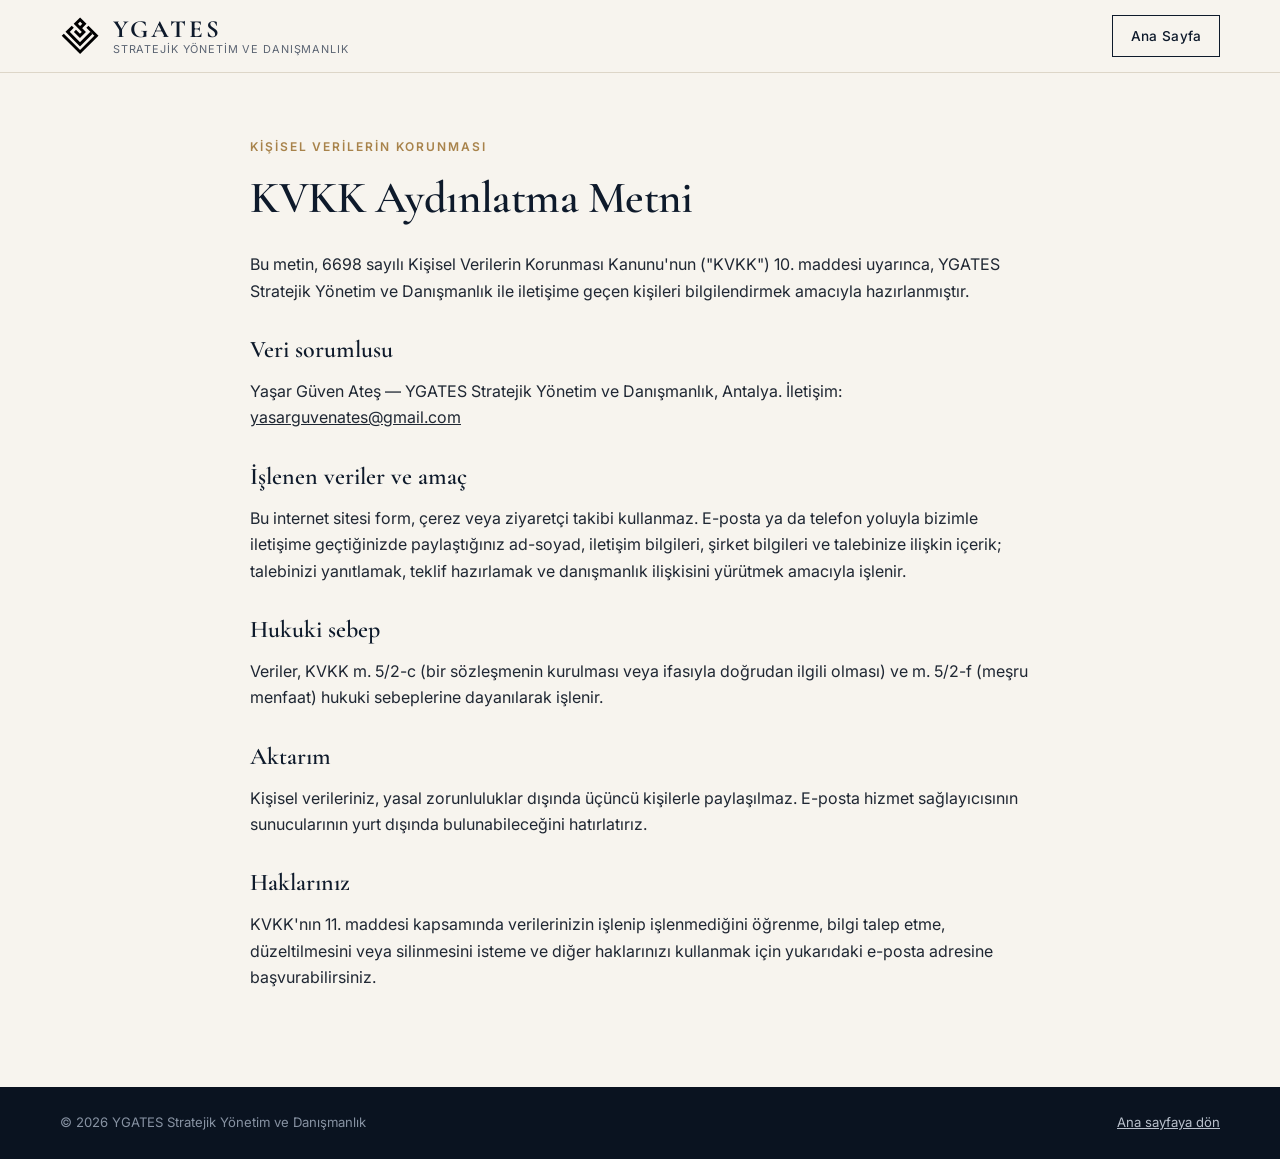
==== kvkk.html @ c237559a "YGATES Stratejik Yönetim ve Danışmanlık web sitesi ilk sürüm Co-Authored-By: Claude Opus 5.5 <norepl" ====
<!doctype html>
<html lang="tr">
<head>
<meta charset="utf-8">
<meta name="viewport" content="width=device-width, initial-scale=1">
<title>KVKK Aydınlatma Metni — YGATES</title>
<meta name="robots" content="noindex">
<link rel="icon" href="assets/favicon.svg" type="image/svg+xml">
<link rel="preconnect" href="https://fonts.googleapis.com">
<link rel="preconnect" href="https://fonts.gstatic.com" crossorigin>
<link href="https://fonts.googleapis.com/css2?family=Cormorant+Garamond:wght@500;600;700&family=Inter:wght@400;500;600&display=swap" rel="stylesheet">
<link rel="stylesheet" href="assets/style.css">
</head>
<body>
<header class="site-header">
  <div class="wrap nav">
    <a class="brand" href="index.html">
      <img class="brand-mark" src="assets/logo.svg" alt="">
      <span class="brand-text"><strong>YGATES</strong><small>Stratejik Yönetim ve Danışmanlık</small></span>
    </a>
    <a href="index.html" class="btn btn-small btn-ghost">Ana Sayfa</a>
  </div>
</header>

<main class="legal">
  <div class="wrap">
    <p class="eyebrow">Kişisel Verilerin Korunması</p>
    <h1>KVKK Aydınlatma Metni</h1>

    <p>Bu metin, 6698 sayılı Kişisel Verilerin Korunması Kanunu'nun ("KVKK") 10. maddesi uyarınca, YGATES Stratejik Yönetim ve Danışmanlık ile iletişime geçen kişileri bilgilendirmek amacıyla hazırlanmıştır.</p>

    <h2>Veri sorumlusu</h2>
    <p>Yaşar Güven Ateş — YGATES Stratejik Yönetim ve Danışmanlık, Antalya. İletişim: <a href="mailto:yasarguvenates@gmail.com">yasarguvenates@gmail.com</a></p>

    <h2>İşlenen veriler ve amaç</h2>
    <p>Bu internet sitesi form, çerez veya ziyaretçi takibi kullanmaz. E-posta ya da telefon yoluyla bizimle iletişime geçtiğinizde paylaştığınız ad-soyad, iletişim bilgileri, şirket bilgileri ve talebinize ilişkin içerik; talebinizi yanıtlamak, teklif hazırlamak ve danışmanlık ilişkisini yürütmek amacıyla işlenir.</p>

    <h2>Hukuki sebep</h2>
    <p>Veriler, KVKK m. 5/2-c (bir sözleşmenin kurulması veya ifasıyla doğrudan ilgili olması) ve m. 5/2-f (meşru menfaat) hukuki sebeplerine dayanılarak işlenir.</p>

    <h2>Aktarım</h2>
    <p>Kişisel verileriniz, yasal zorunluluklar dışında üçüncü kişilerle paylaşılmaz. E-posta hizmet sağlayıcısının sunucularının yurt dışında bulunabileceğini hatırlatırız.</p>

    <h2>Haklarınız</h2>
    <p>KVKK'nın 11. maddesi kapsamında verilerinizin işlenip işlenmediğini öğrenme, bilgi talep etme, düzeltilmesini veya silinmesini isteme ve diğer haklarınızı kullanmak için yukarıdaki e-posta adresine başvurabilirsiniz.</p>
  </div>
</main>

<footer class="site-footer">
  <div class="wrap footer-row">
    <span>© 2026 YGATES Stratejik Yönetim ve Danışmanlık</span>
    <span><a href="index.html">Ana sayfaya dön</a></span>
  </div>
</footer>
</body>
</html>
---- assets/style.css ----
:root {
  --ink: #0E1A2B;
  --ink-2: #16263D;
  --paper: #F7F4EE;
  --tint: #EFEBE2;
  --white: #FFFFFF;
  --text: #1F2733;
  --muted: #5B6472;
  --line: #DDD6C8;
  --brass: #A8834B;
  --brass-light: #C9A86E;
  --serif: "Cormorant Garamond", Georgia, "Times New Roman", serif;
  --sans: "Inter", -apple-system, "Segoe UI", Roboto, sans-serif;
}

* { box-sizing: border-box; }
html { scroll-behavior: smooth; scroll-padding-top: 84px; }
body {
  margin: 0;
  font-family: var(--sans);
  font-size: 16px;
  line-height: 1.65;
  color: var(--text);
  background: var(--paper);
  -webkit-font-smoothing: antialiased;
}
img { max-width: 100%; display: block; }
a { color: inherit; }
h1, h2, h3 { font-family: var(--serif); font-weight: 600; color: var(--ink); line-height: 1.15; margin: 0 0 .6em; }
h1 { font-size: clamp(2.3rem, 4.6vw, 3.7rem); letter-spacing: -.01em; }
h2 { font-size: clamp(1.9rem, 3.4vw, 2.7rem); }
h3 { font-size: 1.4rem; }
p { margin: 0 0 1em; }
em { font-style: italic; color: var(--brass); }

.wrap { width: min(1160px, 100% - 32px); margin-inline: auto; }

.eyebrow {
  font-size: .75rem; font-weight: 600; letter-spacing: .16em; text-transform: uppercase;
  color: var(--brass); margin-bottom: 1rem;
}
.lead { font-size: 1.1rem; color: var(--muted); max-width: 60ch; }

.btn {
  display: inline-block; padding: .9rem 1.6rem; border: 1px solid var(--ink);
  background: var(--ink); color: var(--white); text-decoration: none;
  font-weight: 500; font-size: .95rem; letter-spacing: .02em; transition: background .2s, color .2s, border-color .2s;
}
.btn:hover { background: var(--brass); border-color: var(--brass); }
.btn-ghost { background: transparent; color: var(--ink); }
.btn-ghost:hover { color: var(--white); }
.btn-small { padding: .55rem 1.1rem; font-size: .85rem; }

/* Header */
.site-header {
  position: sticky; top: 0; z-index: 10;
  background: rgba(247, 244, 238, .94); backdrop-filter: blur(8px);
  border-bottom: 1px solid var(--line);
}
.nav { display: flex; align-items: center; justify-content: space-between; height: 72px; }
.brand { display: flex; align-items: center; gap: .8rem; text-decoration: none; color: var(--ink); }
.brand-mark { width: 40px; height: 40px; color: var(--ink); }
.brand-text { display: flex; flex-direction: column; line-height: 1.1; }
.brand-text strong { font-family: var(--serif); font-size: 1.55rem; letter-spacing: .12em; }
.brand-text small { font-size: .68rem; letter-spacing: .08em; text-transform: uppercase; color: var(--muted); }
.menu { display: flex; align-items: center; gap: 2rem; }
.menu a:not(.btn) { text-decoration: none; font-size: .92rem; color: var(--text); }
.menu a:not(.btn):hover { color: var(--brass); }
.menu-toggle { display: none; background: none; border: 0; padding: 8px; cursor: pointer; }
.menu-toggle span { display: block; width: 24px; height: 2px; background: var(--ink); margin: 5px 0; }

/* Hero */
.hero { padding: clamp(4rem, 9vw, 7.5rem) 0 clamp(3.5rem, 7vw, 6rem); }
.hero-grid { display: grid; grid-template-columns: 1.45fr 1fr; gap: 4rem; align-items: center; }
.hero-actions { display: flex; flex-wrap: wrap; gap: 1rem; margin-top: 2rem; }
.hero-card {
  background: var(--ink); color: #D9DEE6; padding: 2.5rem; position: relative;
  border-top: 3px solid var(--brass);
}
.hero-mark { width: 84px; height: 84px; color: var(--brass-light); margin-bottom: 1.8rem; }
.credentials { list-style: none; margin: 0; padding: 0; }
.credentials li { padding: .9rem 0; border-top: 1px solid rgba(255,255,255,.12); font-size: .95rem; }
.credentials span { display: block; font-size: .7rem; letter-spacing: .14em; text-transform: uppercase; color: var(--brass-light); margin-bottom: .2rem; }

/* Stats */
.stats { background: var(--white); border-block: 1px solid var(--line); }
.stats-grid { display: grid; grid-template-columns: repeat(4, 1fr); }
.stat { padding: 2.2rem 1.5rem; border-left: 1px solid var(--line); }
.stat:first-child { border-left: 0; padding-left: 0; }
.stat strong { display: block; font-family: var(--serif); font-size: 2.6rem; color: var(--ink); line-height: 1; margin-bottom: .5rem; }
.stat span { font-size: .9rem; color: var(--muted); }

/* Sections */
.section { padding: clamp(4rem, 8vw, 6.5rem) 0; }
.section-tint { background: var(--tint); }
.section-dark { background: var(--ink); color: #C9D0DA; }
.section-dark h2, .section-dark h3 { color: var(--white); }
.section-dark .lead { color: #AEB7C4; }
.section-head { max-width: 720px; margin-bottom: 3rem; }

/* About */
.about-grid { display: grid; grid-template-columns: 300px 1fr; gap: 4.5rem; align-items: start; }
.about-profile { position: sticky; top: 110px; }
.about-profile img {
  width: 100%; aspect-ratio: 1; object-fit: cover; border-radius: 50%;
  border: 1px solid var(--line); padding: 10px; background: var(--white);
}
.about-profile h3 { margin: 1.4rem 0 .2rem; font-size: 1.6rem; text-align: center; }
.about-profile p { text-align: center; color: var(--muted); font-size: .9rem; letter-spacing: .04em; }
.about-copy > p { max-width: 68ch; }
.principles { list-style: none; padding: 0; margin: 2.2rem 0 0; display: grid; grid-template-columns: repeat(2, 1fr); gap: 1px; background: var(--line); border: 1px solid var(--line); }
.principles li { background: var(--paper); padding: 1.3rem 1.4rem; font-size: .92rem; color: var(--muted); }
.principles strong { display: block; font-family: var(--serif); font-size: 1.25rem; color: var(--ink); margin-bottom: .2rem; }

/* Services */
.services { display: grid; grid-template-columns: repeat(3, 1fr); gap: 1.5rem; }
.service {
  background: var(--white); padding: 2.2rem 2rem; border: 1px solid var(--line);
  transition: border-color .2s, transform .2s;
}
.service:hover { border-color: var(--brass); transform: translateY(-3px); }
.service .num { display: block; font-family: var(--serif); font-size: 1.1rem; color: var(--brass); margin-bottom: 1.2rem; }
.service h3 { font-size: 1.45rem; }
.service p { font-size: .94rem; color: var(--muted); margin: 0; }

/* Steps */
.steps { list-style: none; margin: 0; padding: 0; display: grid; grid-template-columns: repeat(4, 1fr); gap: 2rem; }
.steps li { border-top: 1px solid rgba(255,255,255,.18); padding-top: 1.6rem; }
.step-num { display: block; font-family: var(--serif); font-size: 2.6rem; color: var(--brass-light); line-height: 1; margin-bottom: 1rem; }
.steps p { font-size: .94rem; margin: 0; }

/* Sectors */
.sectors { list-style: none; margin: 0; padding: 0; display: grid; grid-template-columns: repeat(3, 1fr); border-top: 1px solid var(--line); border-left: 1px solid var(--line); }
.sectors li { padding: 1.8rem; border-right: 1px solid var(--line); border-bottom: 1px solid var(--line); color: var(--muted); font-size: .92rem; }
.sectors strong { display: block; font-family: var(--serif); font-size: 1.35rem; color: var(--ink); margin-bottom: .3rem; }

/* Experience */
.exp-grid { display: grid; grid-template-columns: 1.3fr 1fr; gap: 4rem; align-items: start; }
.timeline { list-style: none; margin: 0; padding: 0 0 0 1.6rem; border-left: 1px solid var(--brass); }
.timeline li { position: relative; padding-bottom: 1.8rem; }
.timeline li::before {
  content: ""; position: absolute; left: calc(-1.6rem - 5px); top: .45rem;
  width: 9px; height: 9px; background: var(--tint); border: 1px solid var(--brass); transform: rotate(45deg);
}
.timeline time { font-size: .75rem; font-weight: 600; letter-spacing: .12em; text-transform: uppercase; color: var(--brass); }
.timeline h3 { font-size: 1.3rem; margin: .2rem 0 .2rem; }
.timeline p { font-size: .9rem; color: var(--muted); margin: 0; }
.highlights { background: var(--white); border: 1px solid var(--line); border-top: 3px solid var(--ink); padding: 2.2rem; position: sticky; top: 110px; }
.highlights h3 { font-size: 1.35rem; }
.highlights ul { margin: 0 0 1.8rem; padding: 0; list-style: none; }
.highlights ul:last-child { margin-bottom: 0; }
.highlights li { position: relative; padding: .55rem 0 .55rem 1.3rem; font-size: .9rem; color: var(--muted); border-bottom: 1px solid var(--tint); }
.highlights li::before { content: ""; position: absolute; left: 0; top: 1.05rem; width: 6px; height: 6px; background: var(--brass); transform: rotate(45deg); }

/* Credentials */
.cred-grid { display: grid; grid-template-columns: 1fr 1.4fr; gap: 4rem; }
.h-small { font-size: 1.9rem; }
.plain { list-style: none; margin: 1.5rem 0 0; padding: 0; }
.plain li { padding: 1rem 0; border-top: 1px solid var(--line); font-size: .9rem; color: var(--muted); }
.plain strong { display: block; color: var(--ink); font-weight: 600; font-size: .96rem; margin-bottom: .1rem; }

/* Contact */
.contact-grid { display: grid; grid-template-columns: 1.2fr 1fr; gap: 4rem; align-items: center; }
.contact-list { list-style: none; margin: 0; padding: 0; }
.contact-list li { padding: 1.1rem 0; border-top: 1px solid rgba(255,255,255,.15); color: var(--white); font-size: 1.05rem; overflow-wrap: anywhere; }
.contact-list li:last-child { border-bottom: 1px solid rgba(255,255,255,.15); }
.contact-list span { display: block; font-size: .7rem; letter-spacing: .14em; text-transform: uppercase; color: var(--brass-light); margin-bottom: .15rem; }
.contact-list a { text-decoration: none; }
.contact-list a:hover { color: var(--brass-light); }

/* Footer */
.site-footer { background: #0A1320; color: #8792A2; font-size: .82rem; padding: 1.6rem 0; }
.footer-row { display: flex; justify-content: space-between; gap: 1rem; flex-wrap: wrap; }
.site-footer a { color: #B9C1CC; }

/* Legal page */
.legal { padding: 4rem 0 5rem; }
.legal .wrap { max-width: 780px; }
.legal h1 { font-size: clamp(2rem, 4vw, 2.8rem); }
.legal h2 { font-size: 1.5rem; margin-top: 2rem; }

:focus-visible { outline: 2px solid var(--brass); outline-offset: 3px; }

@media (max-width: 980px) {
  .hero-grid, .about-grid, .exp-grid, .cred-grid, .contact-grid { grid-template-columns: 1fr; gap: 2.5rem; }
  .about-profile, .highlights { position: static; }
  .about-profile { max-width: 240px; }
  .services, .sectors { grid-template-columns: repeat(2, 1fr); }
  .steps { grid-template-columns: repeat(2, 1fr); }
  .stats-grid { grid-template-columns: repeat(2, 1fr); }
  .stat:nth-child(3) { border-left: 0; padding-left: 0; }
  .stat:nth-child(n+3) { border-top: 1px solid var(--line); }
}

@media (max-width: 760px) {
  .menu-toggle { display: block; }
  .menu {
    display: none; position: absolute; top: 72px; left: 0; right: 0;
    flex-direction: column; align-items: stretch; gap: 0;
    background: var(--paper); border-bottom: 1px solid var(--line); padding: .5rem 16px 1.2rem;
  }
  .menu.open { display: flex; }
  .menu a:not(.btn) { padding: .9rem 0; border-bottom: 1px solid var(--line); }
  .menu .btn { margin-top: 1rem; text-align: center; }
  .brand-text small { font-size: .6rem; }
}

@media (max-width: 600px) {
  .services, .sectors, .steps, .principles { grid-template-columns: 1fr; }
  .stat strong { font-size: 2.1rem; }
  .stat { padding: 1.6rem 1rem; }
  .hero-card { padding: 1.8rem; }
}

@media (prefers-reduced-motion: reduce) {
  html { scroll-behavior: auto; }
  .service { transition: none; }
}
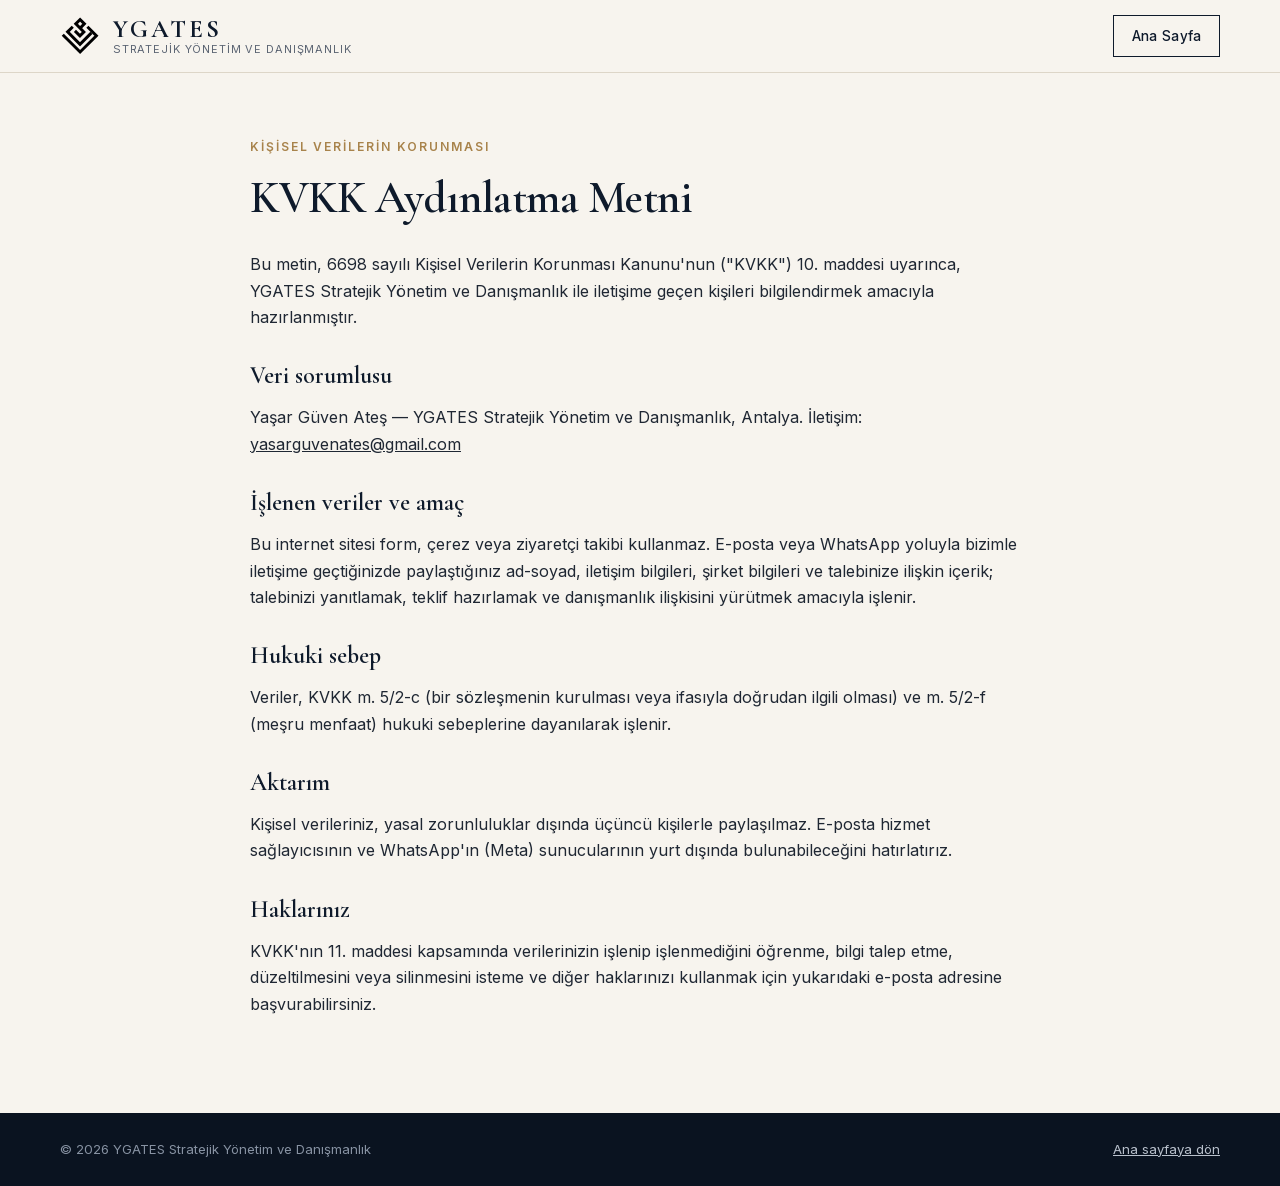
==== commit 5bb6373b: "Özgeçmişe göre revizyon: yetkinlik alanları, süresiz deneyim, WhatsApp/e-posta iletişimi, gömülü yaz" ====
--- a/kvkk.html
+++ b/kvkk.html
@@ -6,9 +6,7 @@
 <title>KVKK Aydınlatma Metni — YGATES</title>
 <meta name="robots" content="noindex">
 <link rel="icon" href="assets/favicon.svg" type="image/svg+xml">
-<link rel="preconnect" href="https://fonts.googleapis.com">
-<link rel="preconnect" href="https://fonts.gstatic.com" crossorigin>
-<link href="https://fonts.googleapis.com/css2?family=Cormorant+Garamond:wght@500;600;700&family=Inter:wght@400;500;600&display=swap" rel="stylesheet">
+<link rel="stylesheet" href="assets/fonts.css">
 <link rel="stylesheet" href="assets/style.css">
 </head>
 <body>
@@ -33,13 +31,13 @@
     <p>Yaşar Güven Ateş — YGATES Stratejik Yönetim ve Danışmanlık, Antalya. İletişim: <a href="mailto:yasarguvenates@gmail.com">yasarguvenates@gmail.com</a></p>
 
     <h2>İşlenen veriler ve amaç</h2>
-    <p>Bu internet sitesi form, çerez veya ziyaretçi takibi kullanmaz. E-posta ya da telefon yoluyla bizimle iletişime geçtiğinizde paylaştığınız ad-soyad, iletişim bilgileri, şirket bilgileri ve talebinize ilişkin içerik; talebinizi yanıtlamak, teklif hazırlamak ve danışmanlık ilişkisini yürütmek amacıyla işlenir.</p>
+    <p>Bu internet sitesi form, çerez veya ziyaretçi takibi kullanmaz. E-posta veya WhatsApp yoluyla bizimle iletişime geçtiğinizde paylaştığınız ad-soyad, iletişim bilgileri, şirket bilgileri ve talebinize ilişkin içerik; talebinizi yanıtlamak, teklif hazırlamak ve danışmanlık ilişkisini yürütmek amacıyla işlenir.</p>
 
     <h2>Hukuki sebep</h2>
     <p>Veriler, KVKK m. 5/2-c (bir sözleşmenin kurulması veya ifasıyla doğrudan ilgili olması) ve m. 5/2-f (meşru menfaat) hukuki sebeplerine dayanılarak işlenir.</p>
 
     <h2>Aktarım</h2>
-    <p>Kişisel verileriniz, yasal zorunluluklar dışında üçüncü kişilerle paylaşılmaz. E-posta hizmet sağlayıcısının sunucularının yurt dışında bulunabileceğini hatırlatırız.</p>
+    <p>Kişisel verileriniz, yasal zorunluluklar dışında üçüncü kişilerle paylaşılmaz. E-posta hizmet sağlayıcısının ve WhatsApp'ın (Meta) sunucularının yurt dışında bulunabileceğini hatırlatırız.</p>
 
     <h2>Haklarınız</h2>
     <p>KVKK'nın 11. maddesi kapsamında verilerinizin işlenip işlenmediğini öğrenme, bilgi talep etme, düzeltilmesini veya silinmesini isteme ve diğer haklarınızı kullanmak için yukarıdaki e-posta adresine başvurabilirsiniz.</p>
--- a/assets/fonts.css
+++ b/assets/fonts.css
@@ -0,0 +1,145 @@
+/* Cormorant Garamond ve Inter — SIL Open Font License 1.1. Siteye gömülüdür; dış istek yapılmaz. */
+/* latin-ext */
+@font-face {
+  font-family: 'Cormorant Garamond';
+  font-style: italic;
+  font-weight: 500;
+  font-display: swap;
+  src: url(fonts/CormorantGaramond-500i-latin-ext.woff2) format('woff2');
+  unicode-range: U+0100-02BA, U+02BD-02C5, U+02C7-02CC, U+02CE-02D7, U+02DD-02FF, U+0304, U+0308, U+0329, U+1D00-1DBF, U+1E00-1E9F, U+1EF2-1EFF, U+2020, U+20A0-20AB, U+20AD-20C4, U+2113, U+2C60-2C7F, U+A720-A7FF;
+}
+/* latin */
+@font-face {
+  font-family: 'Cormorant Garamond';
+  font-style: italic;
+  font-weight: 500;
+  font-display: swap;
+  src: url(fonts/CormorantGaramond-500i-latin.woff2) format('woff2');
+  unicode-range: U+0000-00FF, U+0131, U+0152-0153, U+02BB-02BC, U+02C6, U+02DA, U+02DC, U+0304, U+0308, U+0329, U+2000-206F, U+20AC, U+2122, U+2191, U+2193, U+2212, U+2215, U+FEFF, U+FFFD;
+}
+/* latin-ext */
+@font-face {
+  font-family: 'Cormorant Garamond';
+  font-style: italic;
+  font-weight: 600;
+  font-display: swap;
+  src: url(fonts/CormorantGaramond-600i-latin-ext.woff2) format('woff2');
+  unicode-range: U+0100-02BA, U+02BD-02C5, U+02C7-02CC, U+02CE-02D7, U+02DD-02FF, U+0304, U+0308, U+0329, U+1D00-1DBF, U+1E00-1E9F, U+1EF2-1EFF, U+2020, U+20A0-20AB, U+20AD-20C4, U+2113, U+2C60-2C7F, U+A720-A7FF;
+}
+/* latin */
+@font-face {
+  font-family: 'Cormorant Garamond';
+  font-style: italic;
+  font-weight: 600;
+  font-display: swap;
+  src: url(fonts/CormorantGaramond-600i-latin.woff2) format('woff2');
+  unicode-range: U+0000-00FF, U+0131, U+0152-0153, U+02BB-02BC, U+02C6, U+02DA, U+02DC, U+0304, U+0308, U+0329, U+2000-206F, U+20AC, U+2122, U+2191, U+2193, U+2212, U+2215, U+FEFF, U+FFFD;
+}
+/* latin-ext */
+@font-face {
+  font-family: 'Cormorant Garamond';
+  font-style: normal;
+  font-weight: 500;
+  font-display: swap;
+  src: url(fonts/CormorantGaramond-500-latin-ext.woff2) format('woff2');
+  unicode-range: U+0100-02BA, U+02BD-02C5, U+02C7-02CC, U+02CE-02D7, U+02DD-02FF, U+0304, U+0308, U+0329, U+1D00-1DBF, U+1E00-1E9F, U+1EF2-1EFF, U+2020, U+20A0-20AB, U+20AD-20C4, U+2113, U+2C60-2C7F, U+A720-A7FF;
+}
+/* latin */
+@font-face {
+  font-family: 'Cormorant Garamond';
+  font-style: normal;
+  font-weight: 500;
+  font-display: swap;
+  src: url(fonts/CormorantGaramond-500-latin.woff2) format('woff2');
+  unicode-range: U+0000-00FF, U+0131, U+0152-0153, U+02BB-02BC, U+02C6, U+02DA, U+02DC, U+0304, U+0308, U+0329, U+2000-206F, U+20AC, U+2122, U+2191, U+2193, U+2212, U+2215, U+FEFF, U+FFFD;
+}
+/* latin-ext */
+@font-face {
+  font-family: 'Cormorant Garamond';
+  font-style: normal;
+  font-weight: 600;
+  font-display: swap;
+  src: url(fonts/CormorantGaramond-600-latin-ext.woff2) format('woff2');
+  unicode-range: U+0100-02BA, U+02BD-02C5, U+02C7-02CC, U+02CE-02D7, U+02DD-02FF, U+0304, U+0308, U+0329, U+1D00-1DBF, U+1E00-1E9F, U+1EF2-1EFF, U+2020, U+20A0-20AB, U+20AD-20C4, U+2113, U+2C60-2C7F, U+A720-A7FF;
+}
+/* latin */
+@font-face {
+  font-family: 'Cormorant Garamond';
+  font-style: normal;
+  font-weight: 600;
+  font-display: swap;
+  src: url(fonts/CormorantGaramond-600-latin.woff2) format('woff2');
+  unicode-range: U+0000-00FF, U+0131, U+0152-0153, U+02BB-02BC, U+02C6, U+02DA, U+02DC, U+0304, U+0308, U+0329, U+2000-206F, U+20AC, U+2122, U+2191, U+2193, U+2212, U+2215, U+FEFF, U+FFFD;
+}
+/* latin-ext */
+@font-face {
+  font-family: 'Cormorant Garamond';
+  font-style: normal;
+  font-weight: 700;
+  font-display: swap;
+  src: url(fonts/CormorantGaramond-700-latin-ext.woff2) format('woff2');
+  unicode-range: U+0100-02BA, U+02BD-02C5, U+02C7-02CC, U+02CE-02D7, U+02DD-02FF, U+0304, U+0308, U+0329, U+1D00-1DBF, U+1E00-1E9F, U+1EF2-1EFF, U+2020, U+20A0-20AB, U+20AD-20C4, U+2113, U+2C60-2C7F, U+A720-A7FF;
+}
+/* latin */
+@font-face {
+  font-family: 'Cormorant Garamond';
+  font-style: normal;
+  font-weight: 700;
+  font-display: swap;
+  src: url(fonts/CormorantGaramond-700-latin.woff2) format('woff2');
+  unicode-range: U+0000-00FF, U+0131, U+0152-0153, U+02BB-02BC, U+02C6, U+02DA, U+02DC, U+0304, U+0308, U+0329, U+2000-206F, U+20AC, U+2122, U+2191, U+2193, U+2212, U+2215, U+FEFF, U+FFFD;
+}
+/* latin-ext */
+@font-face {
+  font-family: 'Inter';
+  font-style: normal;
+  font-weight: 400;
+  font-display: swap;
+  src: url(fonts/Inter-400-latin-ext.woff2) format('woff2');
+  unicode-range: U+0100-02BA, U+02BD-02C5, U+02C7-02CC, U+02CE-02D7, U+02DD-02FF, U+0304, U+0308, U+0329, U+1D00-1DBF, U+1E00-1E9F, U+1EF2-1EFF, U+2020, U+20A0-20AB, U+20AD-20C4, U+2113, U+2C60-2C7F, U+A720-A7FF;
+}
+/* latin */
+@font-face {
+  font-family: 'Inter';
+  font-style: normal;
+  font-weight: 400;
+  font-display: swap;
+  src: url(fonts/Inter-400-latin.woff2) format('woff2');
+  unicode-range: U+0000-00FF, U+0131, U+0152-0153, U+02BB-02BC, U+02C6, U+02DA, U+02DC, U+0304, U+0308, U+0329, U+2000-206F, U+20AC, U+2122, U+2191, U+2193, U+2212, U+2215, U+FEFF, U+FFFD;
+}
+/* latin-ext */
+@font-face {
+  font-family: 'Inter';
+  font-style: normal;
+  font-weight: 500;
+  font-display: swap;
+  src: url(fonts/Inter-500-latin-ext.woff2) format('woff2');
+  unicode-range: U+0100-02BA, U+02BD-02C5, U+02C7-02CC, U+02CE-02D7, U+02DD-02FF, U+0304, U+0308, U+0329, U+1D00-1DBF, U+1E00-1E9F, U+1EF2-1EFF, U+2020, U+20A0-20AB, U+20AD-20C4, U+2113, U+2C60-2C7F, U+A720-A7FF;
+}
+/* latin */
+@font-face {
+  font-family: 'Inter';
+  font-style: normal;
+  font-weight: 500;
+  font-display: swap;
+  src: url(fonts/Inter-500-latin.woff2) format('woff2');
+  unicode-range: U+0000-00FF, U+0131, U+0152-0153, U+02BB-02BC, U+02C6, U+02DA, U+02DC, U+0304, U+0308, U+0329, U+2000-206F, U+20AC, U+2122, U+2191, U+2193, U+2212, U+2215, U+FEFF, U+FFFD;
+}
+/* latin-ext */
+@font-face {
+  font-family: 'Inter';
+  font-style: normal;
+  font-weight: 600;
+  font-display: swap;
+  src: url(fonts/Inter-600-latin-ext.woff2) format('woff2');
+  unicode-range: U+0100-02BA, U+02BD-02C5, U+02C7-02CC, U+02CE-02D7, U+02DD-02FF, U+0304, U+0308, U+0329, U+1D00-1DBF, U+1E00-1E9F, U+1EF2-1EFF, U+2020, U+20A0-20AB, U+20AD-20C4, U+2113, U+2C60-2C7F, U+A720-A7FF;
+}
+/* latin */
+@font-face {
+  font-family: 'Inter';
+  font-style: normal;
+  font-weight: 600;
+  font-display: swap;
+  src: url(fonts/Inter-600-latin.woff2) format('woff2');
+  unicode-range: U+0000-00FF, U+0131, U+0152-0153, U+02BB-02BC, U+02C6, U+02DA, U+02DC, U+0304, U+0308, U+0329, U+2000-206F, U+20AC, U+2122, U+2191, U+2193, U+2212, U+2215, U+FEFF, U+FFFD;
+}
--- a/assets/style.css
+++ b/assets/style.css
@@ -49,6 +49,10 @@
 .btn:hover { background: var(--brass); border-color: var(--brass); }
 .btn-ghost { background: transparent; color: var(--ink); }
 .btn-ghost:hover { color: var(--white); }
+.btn-wa { background: #1f7a4d; border-color: #1f7a4d; }
+.btn-ghost-light { background: transparent; color: var(--white); border-color: rgba(255,255,255,.45); }
+.btn-ghost-light:hover { color: var(--white); }
+.contact .hero-actions { margin-top: 1.8rem; display: flex; flex-wrap: wrap; gap: .8rem; }
 .btn-small { padding: .55rem 1.1rem; font-size: .85rem; }
 
 /* Header */
@@ -62,7 +66,8 @@
 .brand-mark { width: 40px; height: 40px; color: var(--ink); }
 .brand-text { display: flex; flex-direction: column; line-height: 1.1; }
 .brand-text strong { font-family: var(--serif); font-size: 1.55rem; letter-spacing: .12em; }
-.brand-text small { font-size: .68rem; letter-spacing: .08em; text-transform: uppercase; color: var(--muted); }
+.brand-text small { font-size: .68rem; letter-spacing: .08em; text-transform: uppercase; color: var(--muted); white-space: nowrap; }
+.menu .btn { white-space: nowrap; }
 .menu { display: flex; align-items: center; gap: 2rem; }
 .menu a:not(.btn) { text-decoration: none; font-size: .92rem; color: var(--text); }
 .menu a:not(.btn):hover { color: var(--brass); }
@@ -112,6 +117,14 @@
 .principles li { background: var(--paper); padding: 1.3rem 1.4rem; font-size: .92rem; color: var(--muted); }
 .principles strong { display: block; font-family: var(--serif); font-size: 1.25rem; color: var(--ink); margin-bottom: .2rem; }
 
+/* Yetkinlik */
+.skills { display: grid; grid-template-columns: repeat(3, 1fr); gap: 1.5rem; }
+.skill { background: var(--white); padding: 2rem; border: 1px solid var(--line); border-top: 3px solid var(--brass); }
+.skill h3 { font-size: 1.4rem; }
+.skill p { font-size: .93rem; color: var(--muted); margin: 0; }
+.cred-row { margin-top: 4.5rem; }
+.cred-row .plain { margin-top: 0; }
+
 /* Services */
 .services { display: grid; grid-template-columns: repeat(3, 1fr); gap: 1.5rem; }
 .service {
@@ -128,6 +141,24 @@
 .steps li { border-top: 1px solid rgba(255,255,255,.18); padding-top: 1.6rem; }
 .step-num { display: block; font-family: var(--serif); font-size: 2.6rem; color: var(--brass-light); line-height: 1; margin-bottom: 1rem; }
 .steps p { font-size: .94rem; margin: 0; }
+
+/* Products */
+.products { display: grid; grid-template-columns: repeat(2, 1fr); gap: 1.75rem; }
+.product { background: var(--white); border: 1px solid var(--line); display: flex; flex-direction: column; }
+.shot { margin: 0; position: relative; overflow: hidden; aspect-ratio: 16 / 10; background: var(--ink); border-bottom: 3px solid var(--brass); }
+.shot img { width: 100%; height: 100%; object-fit: cover; object-position: top left; transform: scale(1.04); }
+.shot::after {
+  content: ""; position: absolute; inset: 0;
+  background: linear-gradient(180deg, rgba(14,26,43,0) 45%, rgba(14,26,43,.55) 100%);
+}
+.product-body { padding: 1.8rem 2rem 2rem; }
+.tag { font-size: .7rem; font-weight: 600; letter-spacing: .14em; text-transform: uppercase; color: var(--brass); margin-bottom: .5rem; }
+.product-body h3 { font-size: 1.6rem; margin-bottom: .5rem; }
+.product-body > p:not(.tag) { font-size: .93rem; color: var(--muted); }
+.chips { list-style: none; margin: 1.1rem 0 0; padding: 0; display: flex; flex-wrap: wrap; gap: .5rem; }
+.chips li { font-size: .75rem; padding: .3rem .7rem; border: 1px solid var(--line); color: var(--text); }
+.note { margin-top: 1.8rem; font-size: .85rem; color: var(--muted); }
+.note a { color: var(--brass); }
 
 /* Sectors */
 .sectors { list-style: none; margin: 0; padding: 0; display: grid; grid-template-columns: repeat(3, 1fr); border-top: 1px solid var(--line); border-left: 1px solid var(--line); }
@@ -142,9 +173,10 @@
   content: ""; position: absolute; left: calc(-1.6rem - 5px); top: .45rem;
   width: 9px; height: 9px; background: var(--tint); border: 1px solid var(--brass); transform: rotate(45deg);
 }
-.timeline time { font-size: .75rem; font-weight: 600; letter-spacing: .12em; text-transform: uppercase; color: var(--brass); }
 .timeline h3 { font-size: 1.3rem; margin: .2rem 0 .2rem; }
 .timeline p { font-size: .9rem; color: var(--muted); margin: 0; }
+.timeline p.sector { font-size: .72rem; font-weight: 600; letter-spacing: .1em; text-transform: uppercase; color: var(--brass); margin: 0 0 .1rem; }
+.timeline h3 + p { margin-top: .35rem; line-height: 1.6; }
 .highlights { background: var(--white); border: 1px solid var(--line); border-top: 3px solid var(--ink); padding: 2.2rem; position: sticky; top: 110px; }
 .highlights h3 { font-size: 1.35rem; }
 .highlights ul { margin: 0 0 1.8rem; padding: 0; list-style: none; }
@@ -185,14 +217,14 @@
   .hero-grid, .about-grid, .exp-grid, .cred-grid, .contact-grid { grid-template-columns: 1fr; gap: 2.5rem; }
   .about-profile, .highlights { position: static; }
   .about-profile { max-width: 240px; }
-  .services, .sectors { grid-template-columns: repeat(2, 1fr); }
+  .services, .sectors, .skills { grid-template-columns: repeat(2, 1fr); }
   .steps { grid-template-columns: repeat(2, 1fr); }
   .stats-grid { grid-template-columns: repeat(2, 1fr); }
   .stat:nth-child(3) { border-left: 0; padding-left: 0; }
   .stat:nth-child(n+3) { border-top: 1px solid var(--line); }
 }
 
-@media (max-width: 760px) {
+@media (max-width: 1080px) {
   .menu-toggle { display: block; }
   .menu {
     display: none; position: absolute; top: 72px; left: 0; right: 0;
@@ -206,7 +238,8 @@
 }
 
 @media (max-width: 600px) {
-  .services, .sectors, .steps, .principles { grid-template-columns: 1fr; }
+  .services, .sectors, .steps, .principles, .products, .skills { grid-template-columns: 1fr; }
+  .product-body { padding: 1.4rem 1.4rem 1.6rem; }
   .stat strong { font-size: 2.1rem; }
   .stat { padding: 1.6rem 1rem; }
   .hero-card { padding: 1.8rem; }
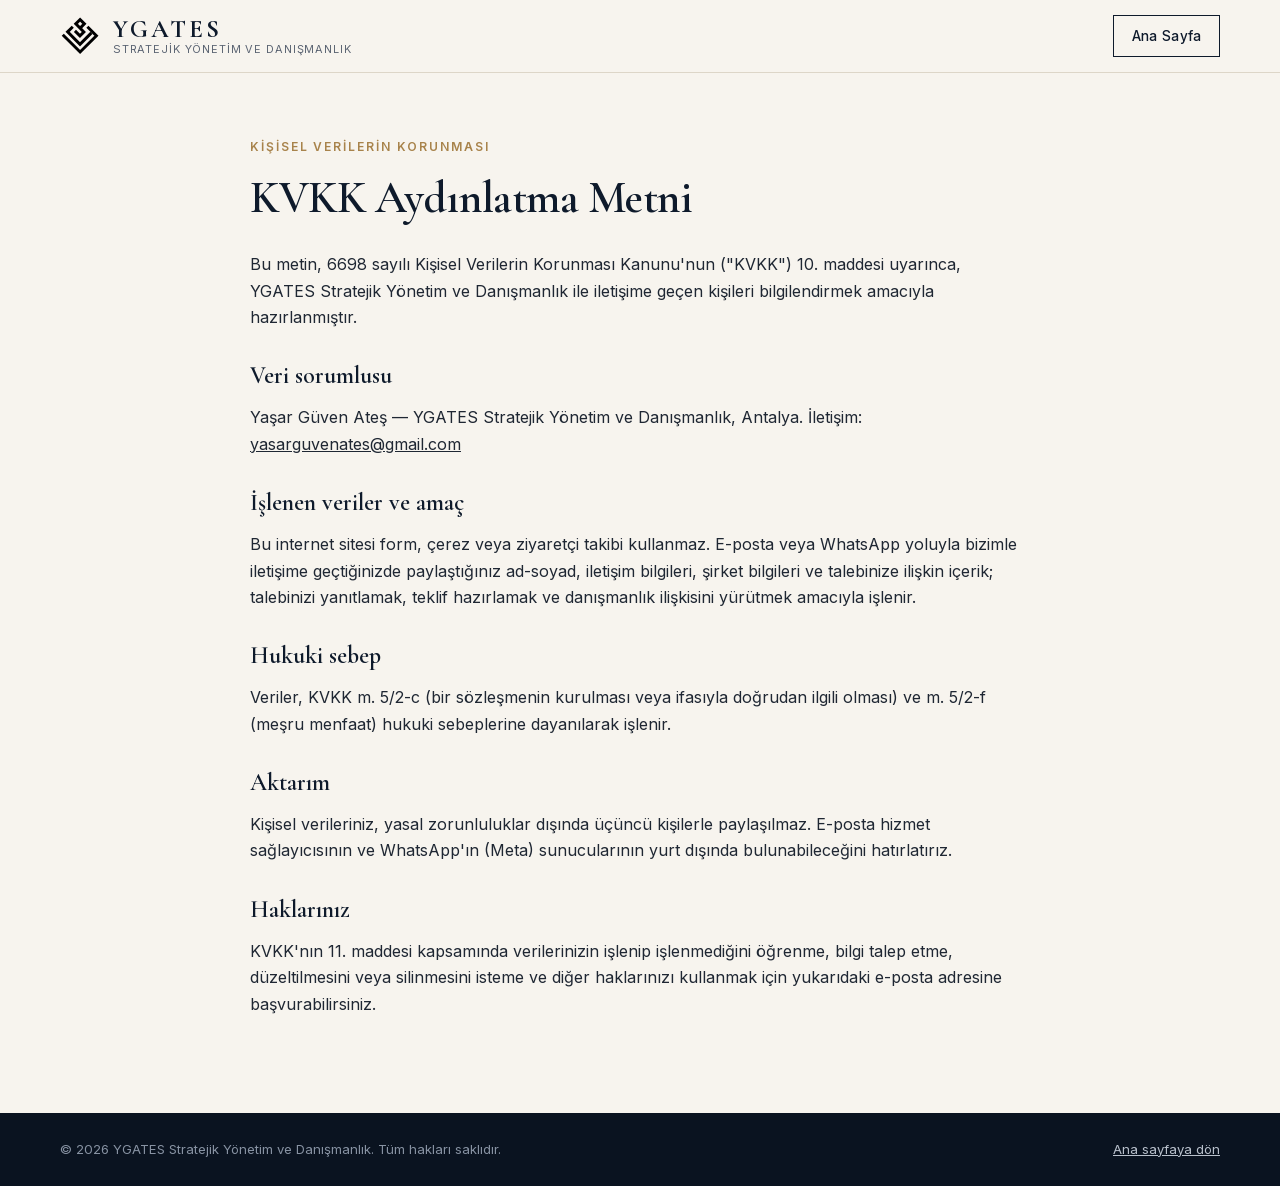
==== commit 01339004: "Telif satırına "Tüm hakları saklıdır." eklendi Co-Authored-By: Claude Opus 5.5 <noreply@anthropic.co" ====
--- a/kvkk.html
+++ b/kvkk.html
@@ -46,7 +46,7 @@
 
 <footer class="site-footer">
   <div class="wrap footer-row">
-    <span>© 2026 YGATES Stratejik Yönetim ve Danışmanlık</span>
+    <span>© 2026 YGATES Stratejik Yönetim ve Danışmanlık. Tüm hakları saklıdır.</span>
     <span><a href="index.html">Ana sayfaya dön</a></span>
   </div>
 </footer>
--- a/assets/style.css
+++ b/assets/style.css
@@ -156,6 +156,8 @@
 .product-body h3 { font-size: 1.6rem; margin-bottom: .5rem; }
 .product-body > p:not(.tag) { font-size: .93rem; color: var(--muted); }
 .chips { list-style: none; margin: 1.1rem 0 0; padding: 0; display: flex; flex-wrap: wrap; gap: .5rem; }
+.product-link { display: inline-block; margin-top: 1.1rem; font-size: .88rem; font-weight: 600; color: var(--brass); text-decoration: none; }
+.product-link:hover { text-decoration: underline; }
 .chips li { font-size: .75rem; padding: .3rem .7rem; border: 1px solid var(--line); color: var(--text); }
 .note { margin-top: 1.8rem; font-size: .85rem; color: var(--muted); }
 .note a { color: var(--brass); }
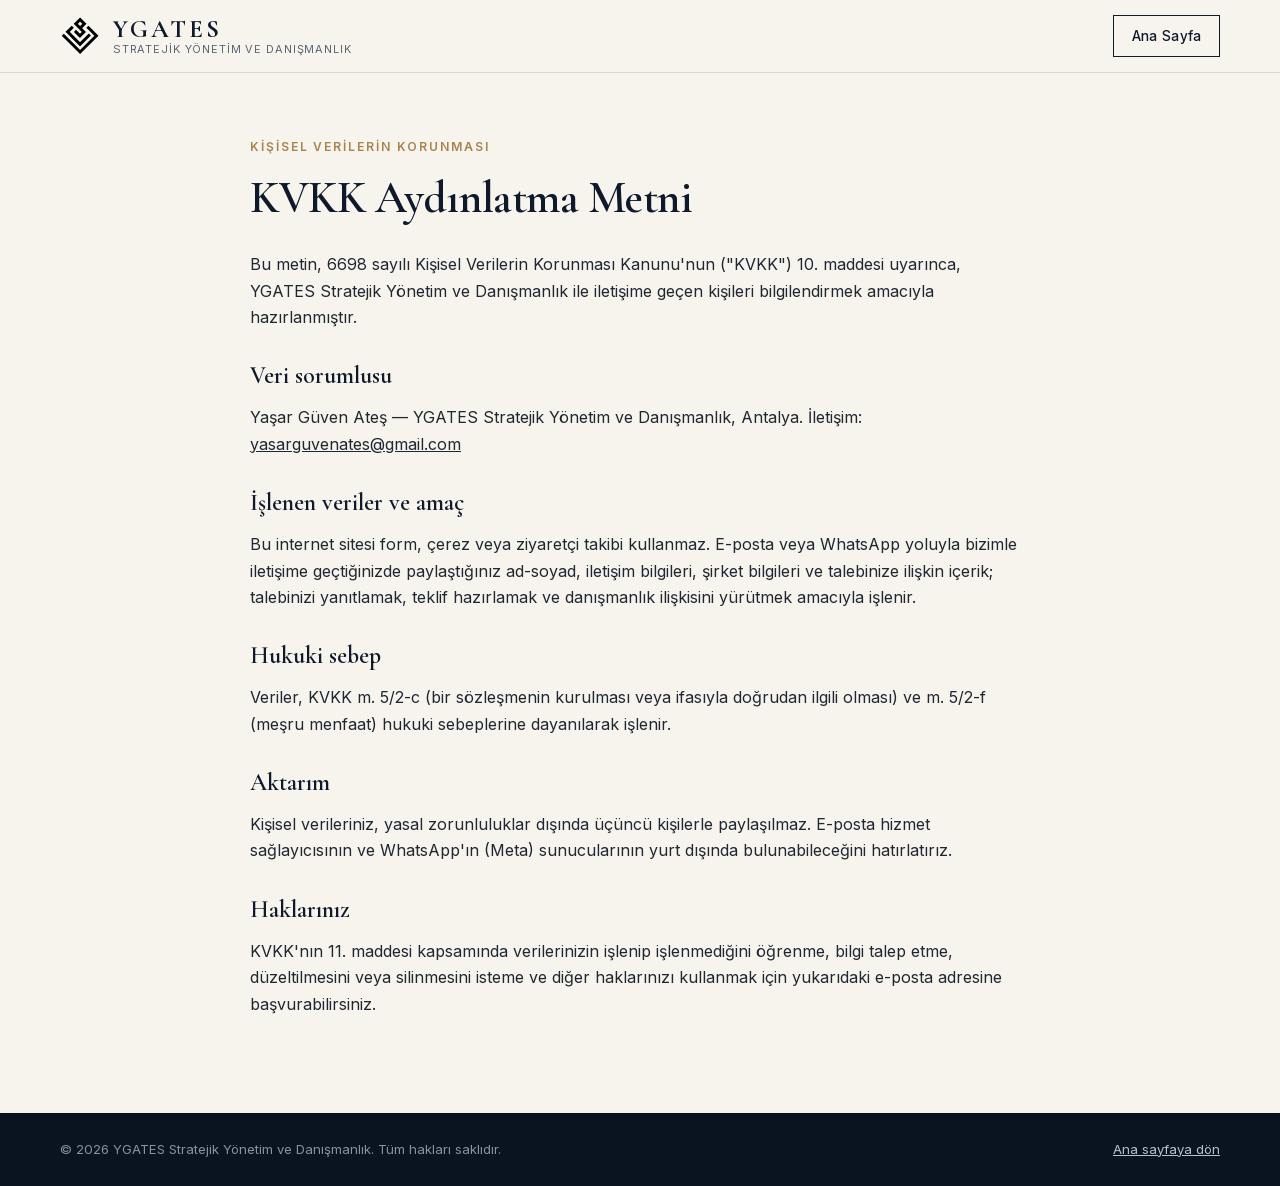
==== commit 3c6bc5f6: "Güvenlik: CSP ve Referrer-Policy meta etiketleri Co-Authored-By: Claude Opus 5.5 <noreply@anthropic." ====
--- a/kvkk.html
+++ b/kvkk.html
@@ -2,6 +2,8 @@
 <html lang="tr">
 <head>
 <meta charset="utf-8">
+<meta http-equiv="Content-Security-Policy" content="default-src 'self'; img-src 'self' data:; object-src 'none'; base-uri 'self'; form-action 'none'">
+<meta name="referrer" content="strict-origin-when-cross-origin">
 <meta name="viewport" content="width=device-width, initial-scale=1">
 <title>KVKK Aydınlatma Metni — YGATES</title>
 <meta name="robots" content="noindex">
--- a/assets/style.css
+++ b/assets/style.css
@@ -251,3 +251,6 @@
   html { scroll-behavior: auto; }
   .service { transition: none; }
 }
+
+/* Gizli SVG sembol deposu (CSP: satır içi style yerine sınıf) */
+.svg-sprite { position: absolute; }
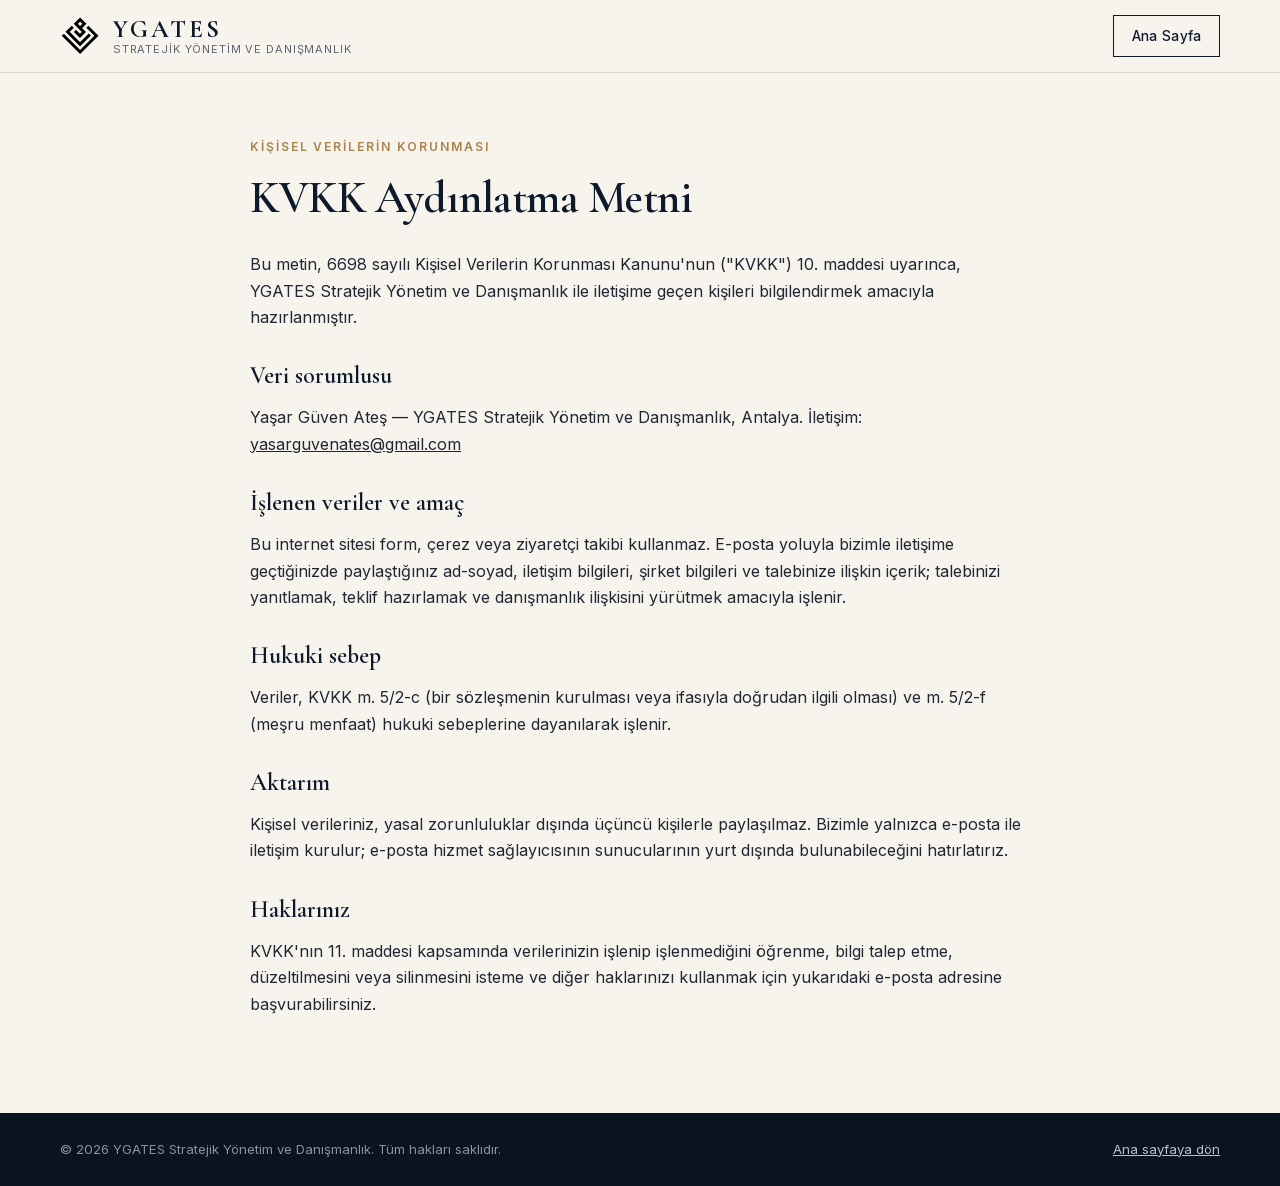
==== commit 2fc3385b: "Ürün kartları güncellendi: YGATES Hasatçı, 35 şablon, GIAS 2024 ifadeleri; iletişim yalnız e-posta -" ====
--- a/kvkk.html
+++ b/kvkk.html
@@ -33,13 +33,13 @@
     <p>Yaşar Güven Ateş — YGATES Stratejik Yönetim ve Danışmanlık, Antalya. İletişim: <a href="mailto:yasarguvenates@gmail.com">yasarguvenates@gmail.com</a></p>
 
     <h2>İşlenen veriler ve amaç</h2>
-    <p>Bu internet sitesi form, çerez veya ziyaretçi takibi kullanmaz. E-posta veya WhatsApp yoluyla bizimle iletişime geçtiğinizde paylaştığınız ad-soyad, iletişim bilgileri, şirket bilgileri ve talebinize ilişkin içerik; talebinizi yanıtlamak, teklif hazırlamak ve danışmanlık ilişkisini yürütmek amacıyla işlenir.</p>
+    <p>Bu internet sitesi form, çerez veya ziyaretçi takibi kullanmaz. E-posta yoluyla bizimle iletişime geçtiğinizde paylaştığınız ad-soyad, iletişim bilgileri, şirket bilgileri ve talebinize ilişkin içerik; talebinizi yanıtlamak, teklif hazırlamak ve danışmanlık ilişkisini yürütmek amacıyla işlenir.</p>
 
     <h2>Hukuki sebep</h2>
     <p>Veriler, KVKK m. 5/2-c (bir sözleşmenin kurulması veya ifasıyla doğrudan ilgili olması) ve m. 5/2-f (meşru menfaat) hukuki sebeplerine dayanılarak işlenir.</p>
 
     <h2>Aktarım</h2>
-    <p>Kişisel verileriniz, yasal zorunluluklar dışında üçüncü kişilerle paylaşılmaz. E-posta hizmet sağlayıcısının ve WhatsApp'ın (Meta) sunucularının yurt dışında bulunabileceğini hatırlatırız.</p>
+    <p>Kişisel verileriniz, yasal zorunluluklar dışında üçüncü kişilerle paylaşılmaz. Bizimle yalnızca e-posta ile iletişim kurulur; e-posta hizmet sağlayıcısının sunucularının yurt dışında bulunabileceğini hatırlatırız.</p>
 
     <h2>Haklarınız</h2>
     <p>KVKK'nın 11. maddesi kapsamında verilerinizin işlenip işlenmediğini öğrenme, bilgi talep etme, düzeltilmesini veya silinmesini isteme ve diğer haklarınızı kullanmak için yukarıdaki e-posta adresine başvurabilirsiniz.</p>
--- a/assets/style.css
+++ b/assets/style.css
@@ -49,7 +49,8 @@
 .btn:hover { background: var(--brass); border-color: var(--brass); }
 .btn-ghost { background: transparent; color: var(--ink); }
 .btn-ghost:hover { color: var(--white); }
-.btn-wa { background: #1f7a4d; border-color: #1f7a4d; }
+.btn-mail { background: var(--brass); border-color: var(--brass); }
+.btn-mail:hover { background: var(--brass-light); border-color: var(--brass-light); color: var(--ink); }
 .btn-ghost-light { background: transparent; color: var(--white); border-color: rgba(255,255,255,.45); }
 .btn-ghost-light:hover { color: var(--white); }
 .contact .hero-actions { margin-top: 1.8rem; display: flex; flex-wrap: wrap; gap: .8rem; }
@@ -158,6 +159,8 @@
 .chips { list-style: none; margin: 1.1rem 0 0; padding: 0; display: flex; flex-wrap: wrap; gap: .5rem; }
 .product-link { display: inline-block; margin-top: 1.1rem; font-size: .88rem; font-weight: 600; color: var(--brass); text-decoration: none; }
 .product-link:hover { text-decoration: underline; }
+.product-body > p.product-status { display: inline-block; margin: -.1rem 0 .7rem; padding: .2rem .6rem; font-size: .72rem; font-weight: 600; letter-spacing: .06em; color: var(--brass); border: 1px solid var(--brass); }
+.product-body > p.product-price { margin-top: 1rem; font-size: .85rem; color: var(--text); }
 .chips li { font-size: .75rem; padding: .3rem .7rem; border: 1px solid var(--line); color: var(--text); }
 .note { margin-top: 1.8rem; font-size: .85rem; color: var(--muted); }
 .note a { color: var(--brass); }
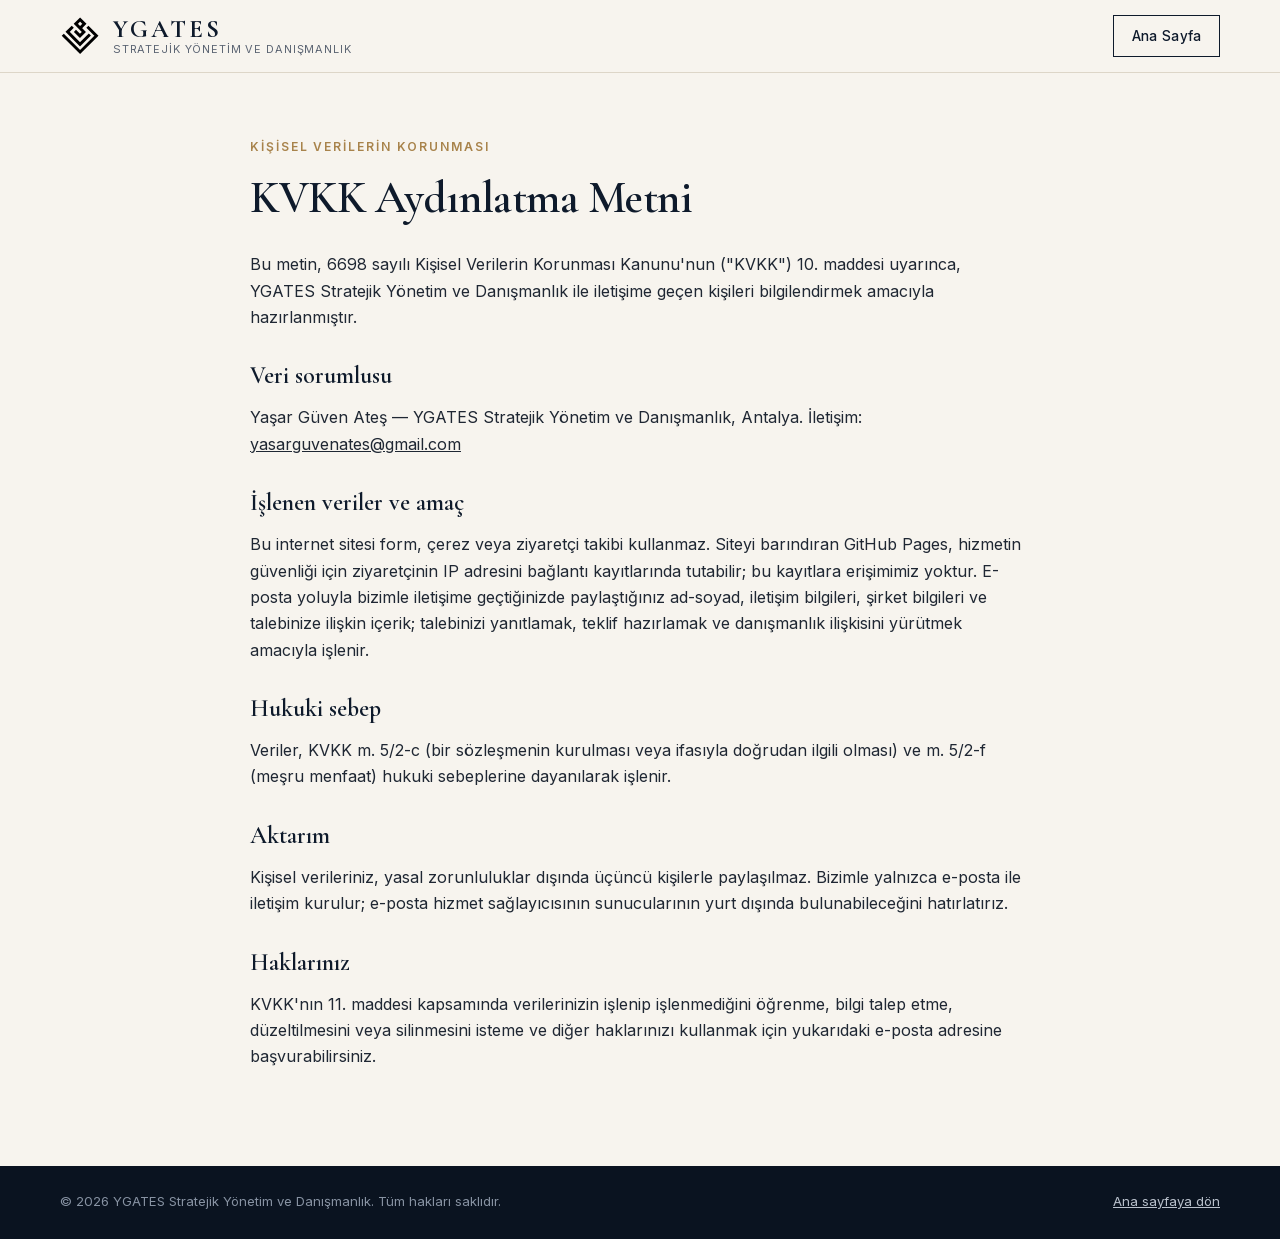
==== commit 488c462f: "Hasatçı App Store'da: bağlantı eklendi; güvenlik düzeltmeleri (G-261120-01) - Ana sayfa: 'App Store'" ====
--- a/kvkk.html
+++ b/kvkk.html
@@ -33,7 +33,7 @@
     <p>Yaşar Güven Ateş — YGATES Stratejik Yönetim ve Danışmanlık, Antalya. İletişim: <a href="mailto:yasarguvenates@gmail.com">yasarguvenates@gmail.com</a></p>
 
     <h2>İşlenen veriler ve amaç</h2>
-    <p>Bu internet sitesi form, çerez veya ziyaretçi takibi kullanmaz. E-posta yoluyla bizimle iletişime geçtiğinizde paylaştığınız ad-soyad, iletişim bilgileri, şirket bilgileri ve talebinize ilişkin içerik; talebinizi yanıtlamak, teklif hazırlamak ve danışmanlık ilişkisini yürütmek amacıyla işlenir.</p>
+    <p>Bu internet sitesi form, çerez veya ziyaretçi takibi kullanmaz. Siteyi barındıran GitHub Pages, hizmetin güvenliği için ziyaretçinin IP adresini bağlantı kayıtlarında tutabilir; bu kayıtlara erişimimiz yoktur. E-posta yoluyla bizimle iletişime geçtiğinizde paylaştığınız ad-soyad, iletişim bilgileri, şirket bilgileri ve talebinize ilişkin içerik; talebinizi yanıtlamak, teklif hazırlamak ve danışmanlık ilişkisini yürütmek amacıyla işlenir.</p>
 
     <h2>Hukuki sebep</h2>
     <p>Veriler, KVKK m. 5/2-c (bir sözleşmenin kurulması veya ifasıyla doğrudan ilgili olması) ve m. 5/2-f (meşru menfaat) hukuki sebeplerine dayanılarak işlenir.</p>
